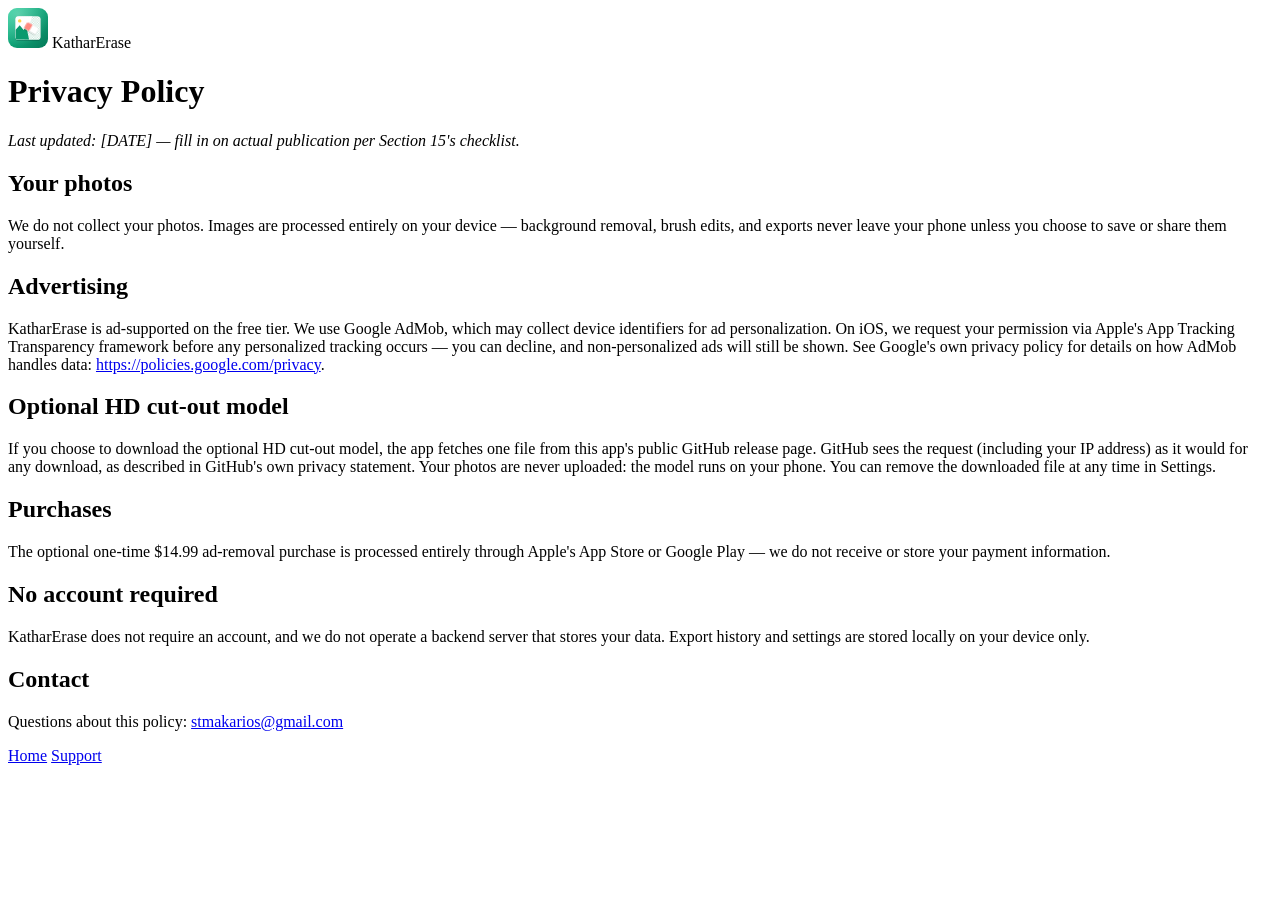
==== website/privacy.html @ 862f5566 "Privacy page: mention the optional HD model download Co-Authored-By: Claude Sonnet 5.5 <noreply@anth" ====
<!DOCTYPE html>
<html lang="en">
<head>
  <meta charset="UTF-8" />
  <meta name="viewport" content="width=device-width, initial-scale=1.0" />
  <title>Privacy Policy — KatharErase</title>
  <link rel="stylesheet" href="style.css" />
</head>
<body>
  <header class="site-header">
    <div class="container">
      <img src="assets/logo.svg" alt="KatharErase logo" class="logo" width="40" height="40" />
      <span class="brand">KatharErase</span>
    </div>
  </header>

  <main class="container legal">
    <h1>Privacy Policy</h1>
    <p><em>Last updated: [DATE] — fill in on actual publication per Section 15's checklist.</em></p>

    <h2>Your photos</h2>
    <p>
      We do not collect your photos. Images are processed entirely on
      your device — background removal, brush edits, and exports never
      leave your phone unless you choose to save or share them yourself.
    </p>

    <h2>Advertising</h2>
    <p>
      KatharErase is ad-supported on the free tier. We use Google
      AdMob, which may collect device identifiers for ad personalization.
      On iOS, we request your permission via Apple's App Tracking
      Transparency framework before any personalized tracking occurs —
      you can decline, and non-personalized ads will still be shown.
      See Google's own privacy policy for details on how AdMob handles
      data: <a href="https://policies.google.com/privacy">https://policies.google.com/privacy</a>.
    </p>

    <h2>Optional HD cut-out model</h2>
    <p>
      If you choose to download the optional HD cut-out model, the app
      fetches one file from this app's public GitHub release page. GitHub
      sees the request (including your IP address) as it would for any
      download, as described in GitHub's own privacy statement. Your photos
      are never uploaded: the model runs on your phone. You can remove the
      downloaded file at any time in Settings.
    </p>

    <h2>Purchases</h2>
    <p>
      The optional one-time $14.99 ad-removal purchase is processed
      entirely through Apple's App Store or Google Play — we do not
      receive or store your payment information.
    </p>

    <h2>No account required</h2>
    <p>
      KatharErase does not require an account, and we do not operate
      a backend server that stores your data. Export history and
      settings are stored locally on your device only.
    </p>

    <h2>Contact</h2>
    <p>
      Questions about this policy: <a href="mailto:stmakarios@gmail.com">stmakarios@gmail.com</a>
    </p>
  </main>

  <footer class="site-footer">
    <div class="container">
      <a href="index.html">Home</a>
      <a href="support.html">Support</a>
    </div>
  </footer>
</body>
</html>
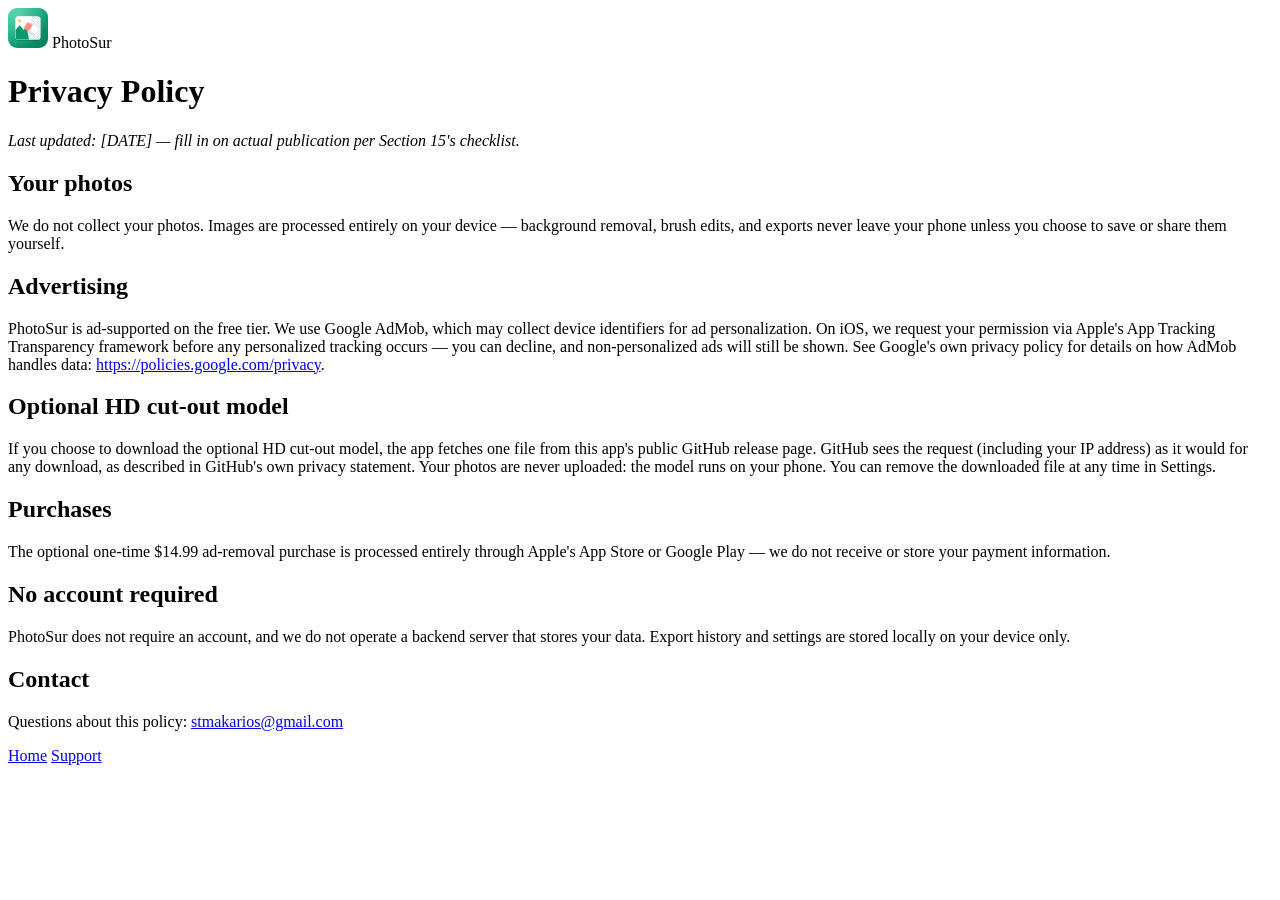
==== commit aed85d57: "Rename the app to PhotoSur: display name, package, app ID, bundle ID, URLs, docs and workflows Co-Au" ====
--- a/website/privacy.html
+++ b/website/privacy.html
@@ -3,14 +3,14 @@
 <head>
   <meta charset="UTF-8" />
   <meta name="viewport" content="width=device-width, initial-scale=1.0" />
-  <title>Privacy Policy — KatharErase</title>
+  <title>Privacy Policy — PhotoSur</title>
   <link rel="stylesheet" href="style.css" />
 </head>
 <body>
   <header class="site-header">
     <div class="container">
-      <img src="assets/logo.svg" alt="KatharErase logo" class="logo" width="40" height="40" />
-      <span class="brand">KatharErase</span>
+      <img src="assets/logo.svg" alt="PhotoSur logo" class="logo" width="40" height="40" />
+      <span class="brand">PhotoSur</span>
     </div>
   </header>
 
@@ -27,7 +27,7 @@
 
     <h2>Advertising</h2>
     <p>
-      KatharErase is ad-supported on the free tier. We use Google
+      PhotoSur is ad-supported on the free tier. We use Google
       AdMob, which may collect device identifiers for ad personalization.
       On iOS, we request your permission via Apple's App Tracking
       Transparency framework before any personalized tracking occurs —
@@ -55,7 +55,7 @@
 
     <h2>No account required</h2>
     <p>
-      KatharErase does not require an account, and we do not operate
+      PhotoSur does not require an account, and we do not operate
       a backend server that stores your data. Export history and
       settings are stored locally on your device only.
     </p>
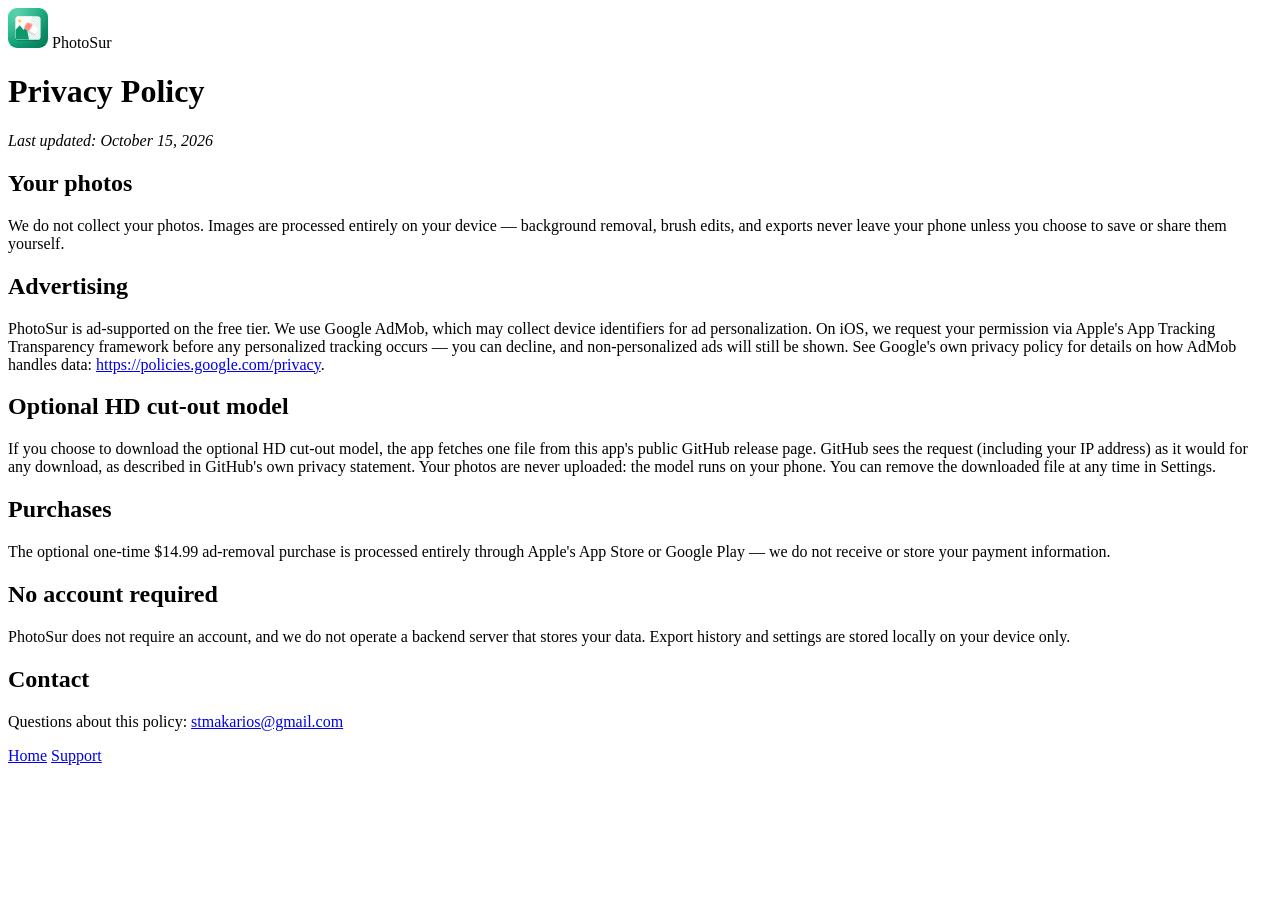
==== commit d70b3ff2: "Point HD model URL at renamed repo; give privacy page a real last-updated date Co-Authored-By: Claud" ====
--- a/website/privacy.html
+++ b/website/privacy.html
@@ -16,7 +16,7 @@
 
   <main class="container legal">
     <h1>Privacy Policy</h1>
-    <p><em>Last updated: [DATE] — fill in on actual publication per Section 15's checklist.</em></p>
+    <p><em>Last updated: October 15, 2026</em></p>
 
     <h2>Your photos</h2>
     <p>
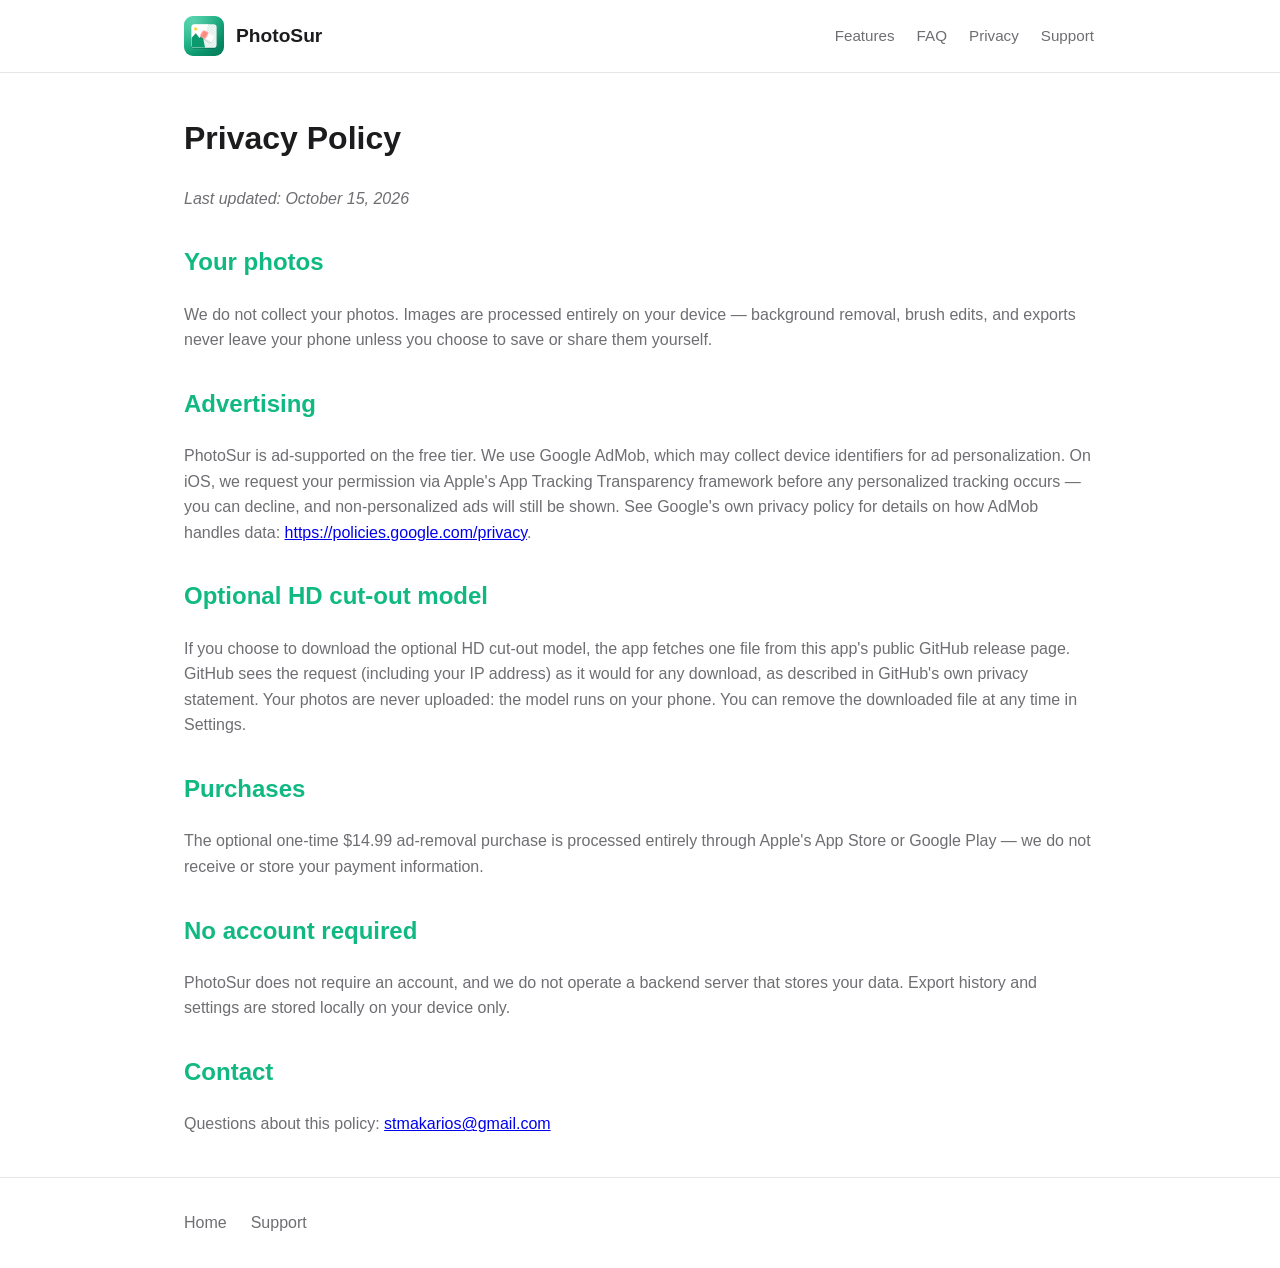
==== commit 39b3167d: "Website: use the onboarding pictures, add header links, add a batch row Header now has Features, FAQ" ====
--- a/website/privacy.html
+++ b/website/privacy.html
@@ -9,8 +9,16 @@
 <body>
   <header class="site-header">
     <div class="container">
-      <img src="assets/logo.svg" alt="PhotoSur logo" class="logo" width="40" height="40" />
-      <span class="brand">PhotoSur</span>
+      <a class="brand-link" href="index.html" aria-label="PhotoSur home">
+        <img src="assets/logo.svg" alt="PhotoSur logo" class="logo" width="40" height="40" />
+        <span class="brand">PhotoSur</span>
+      </a>
+      <nav class="site-nav" aria-label="Main">
+        <a href="index.html#features">Features</a>
+        <a href="index.html#faq">FAQ</a>
+        <a href="privacy.html">Privacy</a>
+        <a href="support.html">Support</a>
+      </nav>
     </div>
   </header>
 
--- a/website/style.css
+++ b/website/style.css
@@ -0,0 +1,127 @@
+:root {
+  /* Tokens mirror Section 7 of the build plan exactly (light mode). */
+  --accent: #10B981;
+  --accent-dim: #059669;
+  --bg-primary: #FFFFFF;
+  --bg-secondary: #F5F5F7;
+  --bg-tertiary: #E8E8ED;
+  --text-primary: #1C1C1E;
+  --text-secondary: #6E6E73;
+  --text-tertiary: #A1A1AA;
+  --border-subtle: #E5E5EA;
+  --border-focus: #10B981;
+}
+
+@media (prefers-color-scheme: dark) {
+  :root {
+    --accent: #34D399;
+    --accent-dim: #10B981;
+    --bg-primary: #0F0F11;
+    --bg-secondary: #1A1A1E;
+    --bg-tertiary: #232329;
+    --text-primary: #F0F0F5;
+    --text-secondary: #8A8A95;
+    --text-tertiary: #52525B;
+    --border-subtle: #2A2A30;
+    --border-focus: #34D399;
+  }
+}
+
+* { box-sizing: border-box; }
+
+body {
+  margin: 0;
+  font-family: -apple-system, BlinkMacSystemFont, "Segoe UI", Roboto, sans-serif;
+  background: var(--bg-primary);
+  color: var(--text-primary);
+  line-height: 1.6;
+}
+
+.container {
+  max-width: 960px;
+  margin: 0 auto;
+  padding: 0 24px;
+}
+
+.site-header {
+  padding: 16px 0;
+  position: sticky; top: 0; z-index: 10;
+  background: color-mix(in srgb, var(--bg-primary) 85%, transparent);
+  backdrop-filter: saturate(180%) blur(14px);
+  border-bottom: 1px solid var(--border-subtle);
+}
+.site-header .container { display: flex; align-items: center; gap: 12px 20px; flex-wrap: wrap; }
+.brand-link { display: inline-flex; align-items: center; gap: 12px; color: inherit; text-decoration: none; }
+.site-nav { display: flex; gap: 6px 18px; flex-wrap: wrap; margin-left: auto; font-size: 0.95rem; }
+.site-nav a { color: var(--text-secondary); text-decoration: none; padding: 6px 2px; }
+.site-nav a:hover { color: var(--text-primary); }
+.site-nav a:focus-visible, .brand-link:focus-visible { outline: 3px solid var(--border-focus); outline-offset: 3px; border-radius: 6px; }
+html { scroll-behavior: smooth; }
+#features, #faq { scroll-margin-top: 80px; }
+@media (max-width: 520px) { .site-nav { margin-left: 0; width: 100%; justify-content: space-between; } }
+.brand { font-weight: 700; font-size: 1.2rem; }
+
+.hero { padding: 72px 0; text-align: center; background: radial-gradient(ellipse at top, rgba(16,185,129,0.14), transparent 65%); }
+.hero h1 { font-size: clamp(1.9rem, 5vw, 2.8rem); line-height: 1.15; letter-spacing: -0.02em; max-width: 680px; margin: 0 auto 16px; }
+.subhead { color: var(--text-secondary); max-width: 520px; margin: 0 auto 32px; }
+
+.store-buttons { display: flex; gap: 16px; justify-content: center; flex-wrap: wrap; }
+.store-badge {
+  display: inline-block;
+  line-height: 0;
+  border-radius: 10px;
+  box-shadow: 0 6px 18px rgba(0, 0, 0, 0.18);
+  transition: transform 0.15s ease, box-shadow 0.15s ease;
+}
+.store-badge img { display: block; width: 180px; height: 60px; border-radius: 10px; }
+.store-badge:hover { transform: translateY(-2px); box-shadow: 0 10px 24px rgba(0, 0, 0, 0.24); }
+.store-badge:focus-visible { outline: 3px solid var(--border-focus); outline-offset: 3px; }
+
+.eyebrow { color: var(--accent-dim); font-weight: 600; letter-spacing: 0.04em; text-transform: uppercase; font-size: 0.8rem; margin: 0 0 12px; }
+.trust { list-style: none; display: flex; gap: 8px 20px; justify-content: center; flex-wrap: wrap; padding: 0; margin: 28px 0 0; color: var(--text-secondary); font-size: 0.95rem; }
+.trust li::before { content: "\2713\00a0"; color: var(--accent); font-weight: 700; }
+
+.showcase { padding: 24px 0 8px; }
+.row { display: grid; grid-template-columns: 1fr 1fr; gap: 40px; align-items: center; padding: 40px 0; }
+.row.reverse > :first-child { order: 2; }
+.row img { width: 100%; height: auto; border-radius: 24px; }
+.row h2 { margin: 0 0 12px; font-size: 1.6rem; letter-spacing: -0.01em; }
+.row p { color: var(--text-secondary); margin: 0 0 12px; }
+.row-icon { aspect-ratio: 4 / 3; display: flex; align-items: center; justify-content: center; border-radius: 24px; font-size: 4rem; font-weight: 800; letter-spacing: -0.03em; color: #FFFFFF; background: linear-gradient(135deg, var(--accent), var(--accent-dim)); }
+@media (max-width: 720px) {
+  .row { grid-template-columns: 1fr; gap: 20px; padding: 28px 0; }
+  .row.reverse > :first-child { order: 0; }
+}
+
+.faq { padding: 56px 0 24px; }
+.faq h2 { text-align: center; margin-bottom: 24px; }
+.faq .container { max-width: 680px; }
+.faq h3 { margin: 24px 0 4px; }
+.faq p { color: var(--text-secondary); margin: 0; }
+.faq a { color: var(--accent-dim); }
+
+.features { background: var(--bg-secondary); padding: 64px 0; }
+.features h2 { text-align: center; margin-bottom: 40px; }
+.feature-grid {
+  display: grid;
+  grid-template-columns: repeat(auto-fit, minmax(220px, 1fr));
+  gap: 24px;
+}
+.feature { background: var(--bg-primary); padding: 24px; border-radius: 18px; border: 1px solid var(--border-subtle); box-shadow: 0 1px 3px rgba(0,0,0,0.05); transition: transform 0.15s ease, box-shadow 0.15s ease; }
+.feature:hover { transform: translateY(-2px); box-shadow: 0 8px 22px rgba(0,0,0,0.08); }
+.feature h3 { margin-top: 0; color: var(--accent); }
+.feature p { color: var(--text-secondary); margin-bottom: 0; }
+
+
+.legal h1 { margin-top: 40px; }
+.legal h2 { color: var(--accent); margin-top: 32px; }
+.legal p { color: var(--text-secondary); }
+
+.site-footer {
+  border-top: 1px solid var(--border-subtle);
+  padding: 32px 0;
+  margin-top: 40px;
+}
+.site-footer .container { display: flex; gap: 24px; }
+.site-footer a { color: var(--text-secondary); text-decoration: none; }
+.site-footer a:hover { color: var(--accent); }
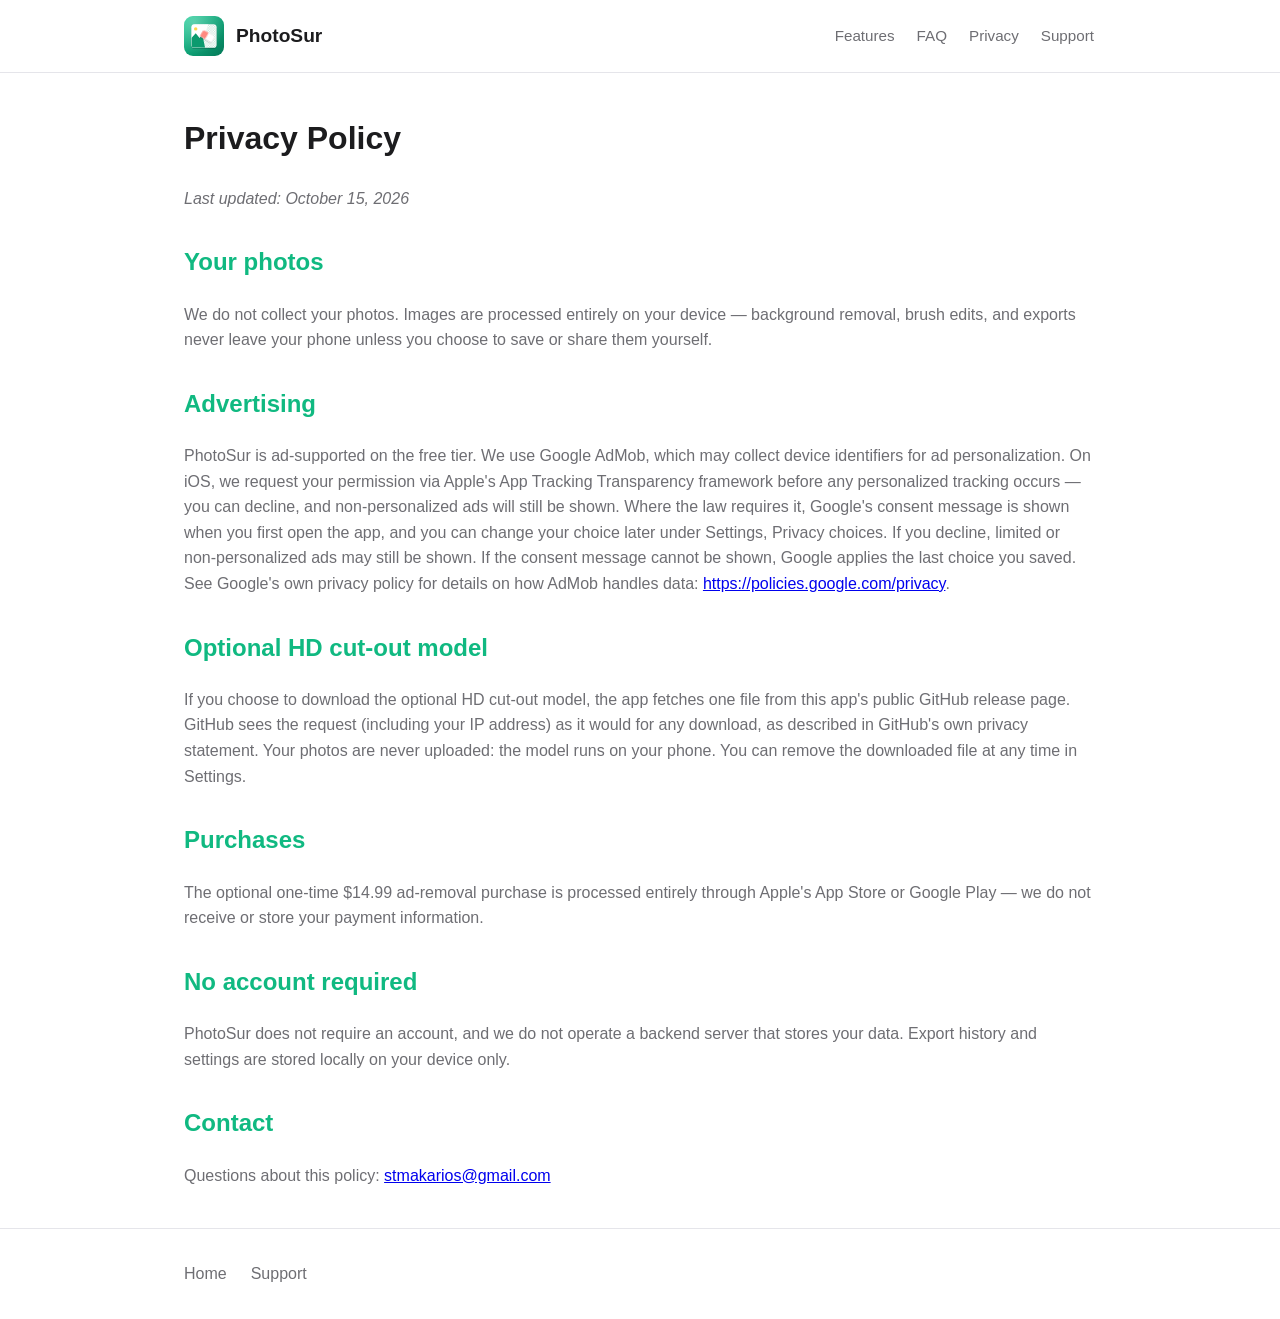
==== commit 83c316cf: "Ad consent (Google UMP): flow, Settings Privacy choices row, privacy page Co-Authored-By: Claude Son" ====
--- a/website/privacy.html
+++ b/website/privacy.html
@@ -40,6 +40,11 @@
       On iOS, we request your permission via Apple's App Tracking
       Transparency framework before any personalized tracking occurs —
       you can decline, and non-personalized ads will still be shown.
+      Where the law requires it, Google's consent message is shown when
+      you first open the app, and you can change your choice later under
+      Settings, Privacy choices. If you decline, limited or
+      non-personalized ads may still be shown. If the consent message
+      cannot be shown, Google applies the last choice you saved.
       See Google's own privacy policy for details on how AdMob handles
       data: <a href="https://policies.google.com/privacy">https://policies.google.com/privacy</a>.
     </p>
